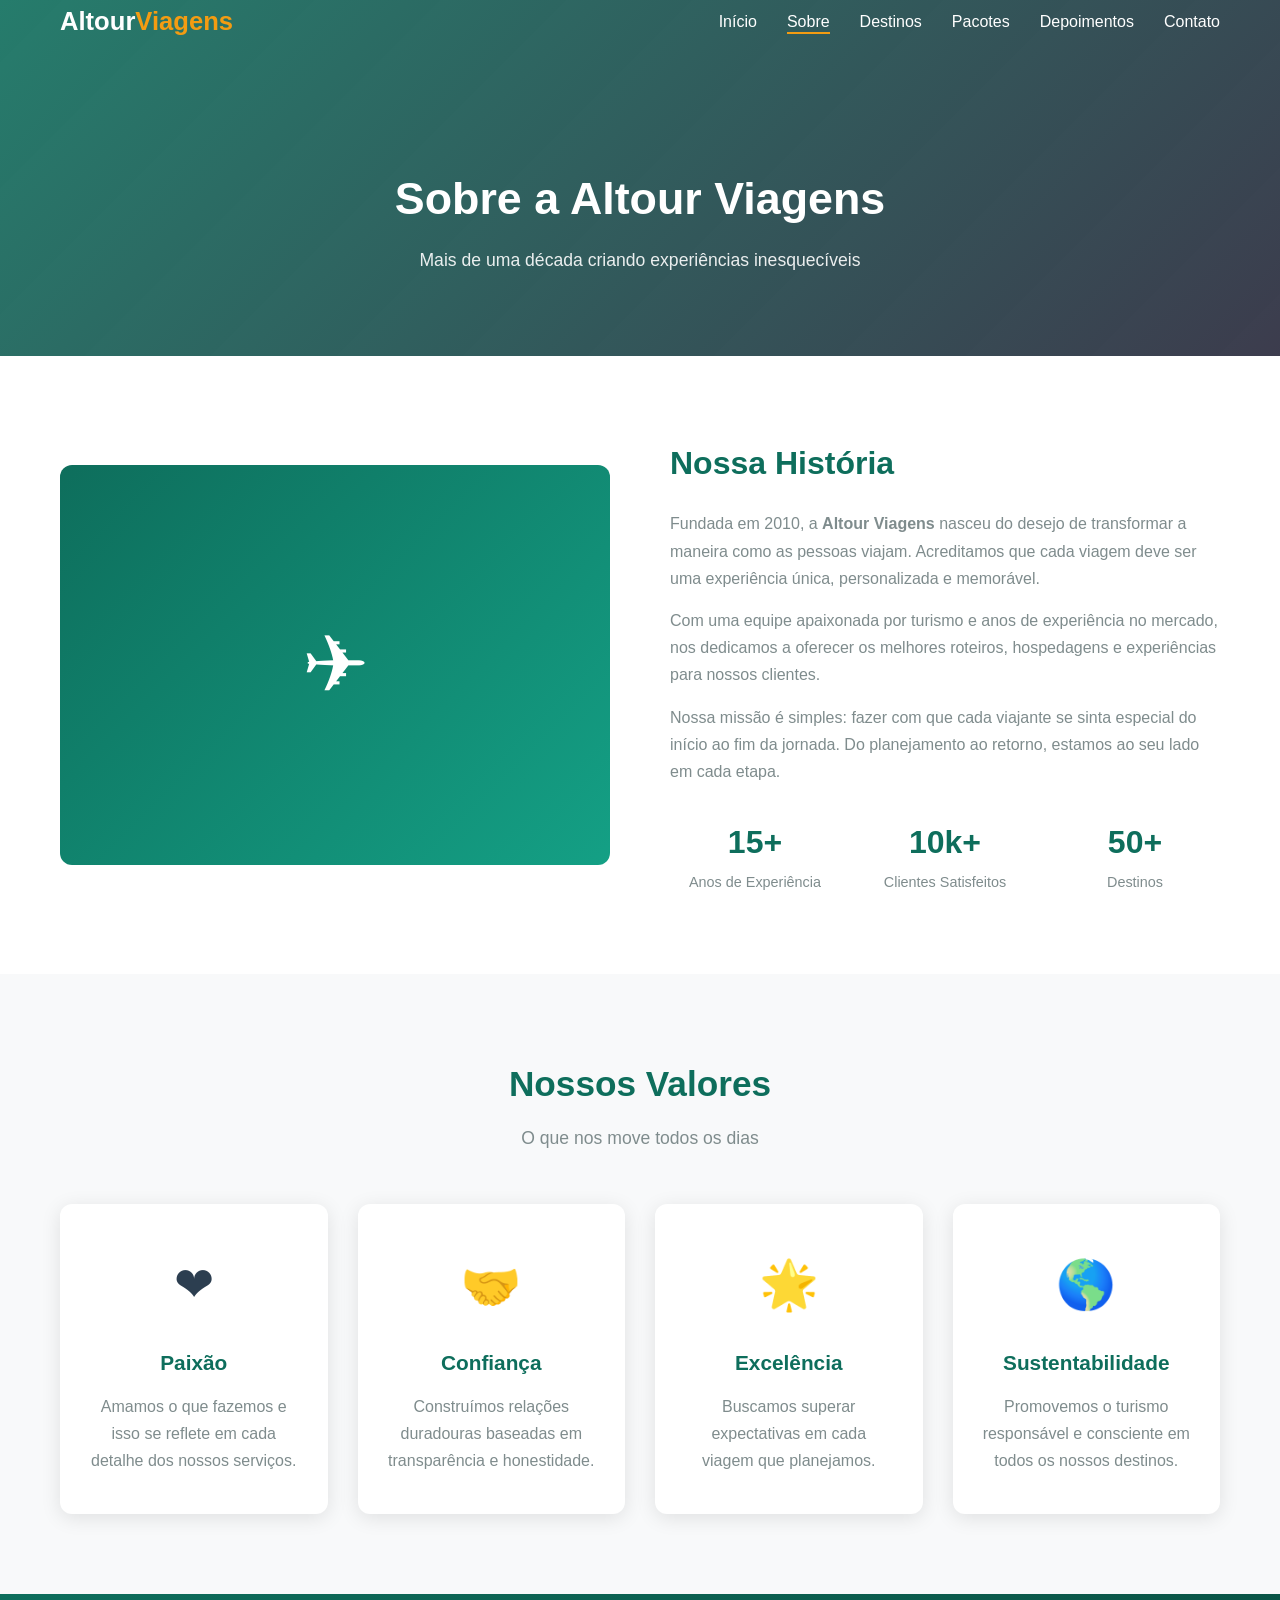
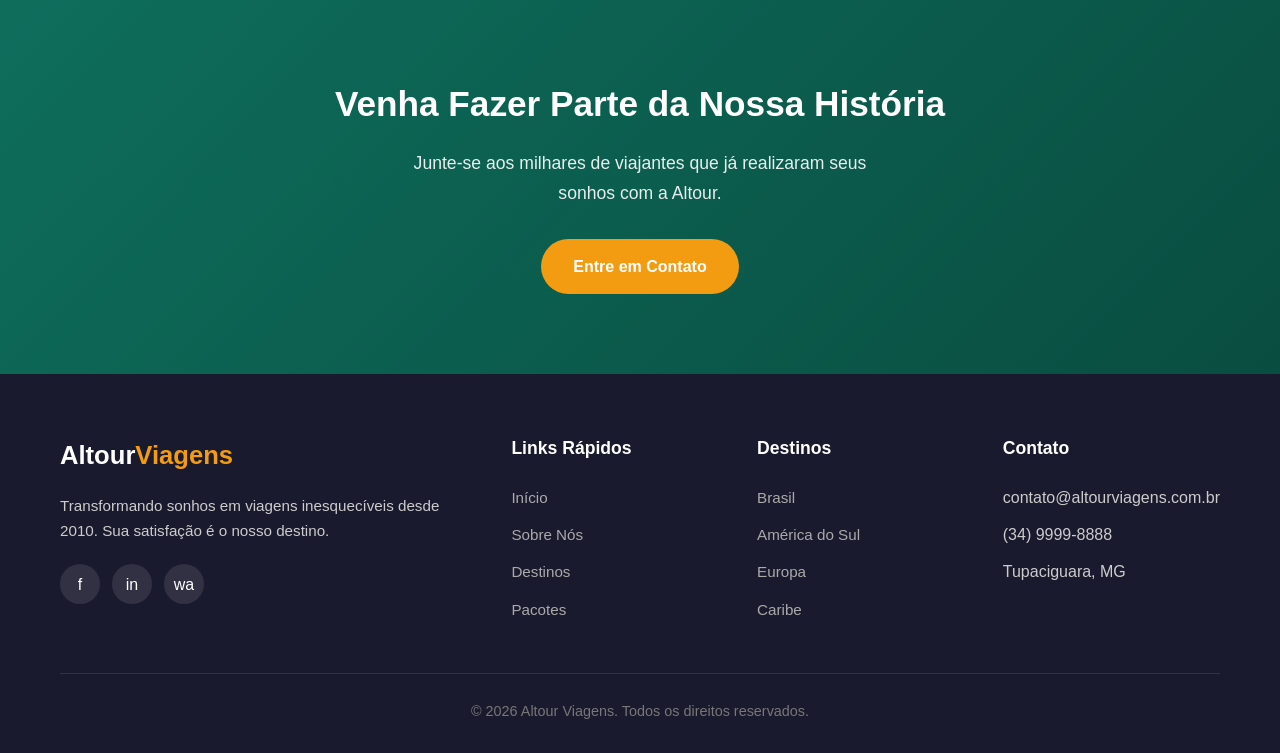
==== about.html @ 72aade47 "Initial commit: Altour Viagens website" ====
<!DOCTYPE html>
<html lang="pt-BR">
<head>
  <meta charset="UTF-8">
  <meta name="viewport" content="width=device-width, initial-scale=1.0">
  <title>Sobre Nós - Altour Viagens</title>
  <meta name="description" content="Conheça a história da Altour Viagens e descubra por que somos referência em turismo no Brasil.">
  <link rel="stylesheet" href="css/style.css">
</head>
<body>

  <!-- HEADER -->
  <header class="scrolled">
    <nav class="container">
      <a href="index.html" class="logo">Altour<span>Viagens</span></a>
      <ul class="nav-links">
        <li><a href="index.html" class="nav-link">Início</a></li>
        <li><a href="about.html" class="nav-link active">Sobre</a></li>
        <li><a href="destinations.html" class="nav-link">Destinos</a></li>
        <li><a href="packages.html" class="nav-link">Pacotes</a></li>
        <li><a href="testimonials.html" class="nav-link">Depoimentos</a></li>
        <li><a href="contact.html" class="nav-link">Contato</a></li>
      </ul>
      <button class="hamburger" aria-label="Menu">
        <span></span><span></span><span></span>
      </button>
    </nav>
  </header>

  <!-- PAGE HERO -->
  <section class="page-hero">
    <div class="container">
      <h1>Sobre a Altour Viagens</h1>
      <p>Mais de uma década criando experiências inesquecíveis</p>
    </div>
  </section>

  <!-- ABOUT -->
  <section class="section">
    <div class="container">
      <div class="about-content">
        <div class="about-img">&#9992;</div>
        <div class="about-text">
          <h2>Nossa História</h2>
          <p>Fundada em 2010, a <strong>Altour Viagens</strong> nasceu do desejo de transformar a maneira como as pessoas viajam. Acreditamos que cada viagem deve ser uma experiência única, personalizada e memorável.</p>
          <p>Com uma equipe apaixonada por turismo e anos de experiência no mercado, nos dedicamos a oferecer os melhores roteiros, hospedagens e experiências para nossos clientes.</p>
          <p>Nossa missão é simples: fazer com que cada viajante se sinta especial do início ao fim da jornada. Do planejamento ao retorno, estamos ao seu lado em cada etapa.</p>
          <div class="about-stats">
            <div class="stat">
              <div class="stat-number">15+</div>
              <div class="stat-label">Anos de Experiência</div>
            </div>
            <div class="stat">
              <div class="stat-number">10k+</div>
              <div class="stat-label">Clientes Satisfeitos</div>
            </div>
            <div class="stat">
              <div class="stat-number">50+</div>
              <div class="stat-label">Destinos</div>
            </div>
          </div>
        </div>
      </div>
    </div>
  </section>

  <!-- VALUES -->
  <section class="section features">
    <div class="container">
      <div class="section-title">
        <h2>Nossos Valores</h2>
        <p>O que nos move todos os dias</p>
      </div>
      <div class="features-grid">
        <div class="feature-card">
          <div class="feature-icon">&#10084;</div>
          <h3>Paixão</h3>
          <p>Amamos o que fazemos e isso se reflete em cada detalhe dos nossos serviços.</p>
        </div>
        <div class="feature-card">
          <div class="feature-icon">&#129309;</div>
          <h3>Confiança</h3>
          <p>Construímos relações duradouras baseadas em transparência e honestidade.</p>
        </div>
        <div class="feature-card">
          <div class="feature-icon">&#127775;</div>
          <h3>Excelência</h3>
          <p>Buscamos superar expectativas em cada viagem que planejamos.</p>
        </div>
        <div class="feature-card">
          <div class="feature-icon">&#127758;</div>
          <h3>Sustentabilidade</h3>
          <p>Promovemos o turismo responsável e consciente em todos os nossos destinos.</p>
        </div>
      </div>
    </div>
  </section>

  <!-- CTA -->
  <section class="cta">
    <div class="container">
      <h2>Venha Fazer Parte da Nossa História</h2>
      <p>Junte-se aos milhares de viajantes que já realizaram seus sonhos com a Altour.</p>
      <a href="contact.html" class="btn btn-primary">Entre em Contato</a>
    </div>
  </section>

  <!-- FOOTER -->
  <footer>
    <div class="container">
      <div class="footer-grid">
        <div class="footer-about">
          <a href="index.html" class="logo">Altour<span>Viagens</span></a>
          <p>Transformando sonhos em viagens inesquecíveis desde 2010. Sua satisfação é o nosso destino.</p>
          <div class="footer-social">
            <a href="#" aria-label="Facebook">f</a>
            <a href="#" aria-label="Instagram">in</a>
            <a href="#" aria-label="WhatsApp">wa</a>
          </div>
        </div>
        <div class="footer-col">
          <h4>Links Rápidos</h4>
          <ul>
            <li><a href="index.html">Início</a></li>
            <li><a href="about.html">Sobre Nós</a></li>
            <li><a href="destinations.html">Destinos</a></li>
            <li><a href="packages.html">Pacotes</a></li>
          </ul>
        </div>
        <div class="footer-col">
          <h4>Destinos</h4>
          <ul>
            <li><a href="destinations.html">Brasil</a></li>
            <li><a href="destinations.html">América do Sul</a></li>
            <li><a href="destinations.html">Europa</a></li>
            <li><a href="destinations.html">Caribe</a></li>
          </ul>
        </div>
        <div class="footer-col">
          <h4>Contato</h4>
          <ul>
            <li>contato@altourviagens.com.br</li>
            <li>(34) 9999-8888</li>
            <li>Tupaciguara, MG</li>
          </ul>
        </div>
      </div>
      <div class="footer-bottom">
        <p>&copy; 2026 Altour Viagens. Todos os direitos reservados.</p>
      </div>
    </div>
  </footer>

  <script src="js/main.js"></script>
</body>
</html>
---- css/style.css ----
/* ===== RESET & BASE ===== */
*,
*::before,
*::after {
  margin: 0;
  padding: 0;
  box-sizing: border-box;
}

:root {
  --primary: #0e6e5c;
  --primary-dark: #094d40;
  --primary-light: #14a085;
  --accent: #f39c12;
  --accent-dark: #d68910;
  --text: #2c3e50;
  --text-light: #7f8c8d;
  --bg: #ffffff;
  --bg-light: #f8f9fa;
  --bg-dark: #1a1a2e;
  --shadow: 0 4px 20px rgba(0, 0, 0, 0.1);
  --shadow-hover: 0 8px 30px rgba(0, 0, 0, 0.15);
  --radius: 12px;
  --transition: 0.3s ease;
}

html {
  scroll-behavior: smooth;
}

body {
  font-family: 'Segoe UI', Tahoma, Geneva, Verdana, sans-serif;
  color: var(--text);
  background: var(--bg);
  line-height: 1.7;
}

a {
  text-decoration: none;
  color: inherit;
}

ul {
  list-style: none;
}

img {
  max-width: 100%;
  display: block;
}

.container {
  max-width: 1200px;
  margin: 0 auto;
  padding: 0 20px;
}

.section {
  padding: 80px 0;
}

.section-title {
  text-align: center;
  margin-bottom: 50px;
}

.section-title h2 {
  font-size: 2.2rem;
  color: var(--primary);
  margin-bottom: 10px;
}

.section-title p {
  color: var(--text-light);
  font-size: 1.1rem;
}

/* ===== BUTTONS ===== */
.btn {
  display: inline-block;
  padding: 14px 32px;
  border-radius: 50px;
  font-size: 1rem;
  font-weight: 600;
  cursor: pointer;
  border: none;
  transition: all var(--transition);
}

.btn-primary {
  background: var(--accent);
  color: #fff;
}

.btn-primary:hover {
  background: var(--accent-dark);
  transform: translateY(-2px);
  box-shadow: var(--shadow-hover);
}

.btn-outline {
  border: 2px solid #fff;
  color: #fff;
  background: transparent;
}

.btn-outline:hover {
  background: #fff;
  color: var(--primary);
}

.btn-secondary {
  background: var(--primary);
  color: #fff;
}

.btn-secondary:hover {
  background: var(--primary-dark);
  transform: translateY(-2px);
}

/* ===== HEADER / NAV ===== */
header {
  position: fixed;
  top: 0;
  left: 0;
  width: 100%;
  z-index: 1000;
  transition: all var(--transition);
}

header.scrolled {
  background: rgba(255, 255, 255, 0.97);
  box-shadow: var(--shadow);
}

header.scrolled .nav-link {
  color: var(--text);
}

header.scrolled .logo {
  color: var(--primary);
}

nav {
  display: flex;
  justify-content: space-between;
  align-items: center;
  padding: 18px 0;
}

.logo {
  font-size: 1.6rem;
  font-weight: 800;
  color: #fff;
  transition: color var(--transition);
}

.logo span {
  color: var(--accent);
}

.nav-links {
  display: flex;
  gap: 30px;
  align-items: center;
}

.nav-link {
  color: #fff;
  font-weight: 500;
  transition: color var(--transition);
  position: relative;
}

.nav-link::after {
  content: '';
  position: absolute;
  bottom: -4px;
  left: 0;
  width: 0;
  height: 2px;
  background: var(--accent);
  transition: width var(--transition);
}

.nav-link:hover::after,
.nav-link.active::after {
  width: 100%;
}

.hamburger {
  display: none;
  flex-direction: column;
  gap: 5px;
  cursor: pointer;
  background: none;
  border: none;
  padding: 5px;
}

.hamburger span {
  width: 28px;
  height: 3px;
  background: #fff;
  border-radius: 3px;
  transition: all var(--transition);
}

header.scrolled .hamburger span {
  background: var(--text);
}

/* ===== HERO ===== */
.hero {
  min-height: 100vh;
  display: flex;
  align-items: center;
  justify-content: center;
  text-align: center;
  color: #fff;
  background: linear-gradient(135deg, rgba(14, 110, 92, 0.85), rgba(26, 26, 46, 0.8)),
    url('https://images.unsplash.com/photo-1507525428034-b723cf961d3e?w=1920&q=80') center/cover no-repeat;
  padding: 0 20px;
}

.hero-content h1 {
  font-size: 3.5rem;
  margin-bottom: 20px;
  line-height: 1.2;
}

.hero-content p {
  font-size: 1.3rem;
  margin-bottom: 35px;
  opacity: 0.9;
  max-width: 600px;
  margin-left: auto;
  margin-right: auto;
}

.hero-buttons {
  display: flex;
  gap: 15px;
  justify-content: center;
  flex-wrap: wrap;
}

/* ===== FEATURES / DIFERENCIAIS ===== */
.features {
  background: var(--bg-light);
}

.features-grid {
  display: grid;
  grid-template-columns: repeat(auto-fit, minmax(250px, 1fr));
  gap: 30px;
}

.feature-card {
  background: #fff;
  padding: 40px 30px;
  border-radius: var(--radius);
  text-align: center;
  box-shadow: var(--shadow);
  transition: transform var(--transition);
}

.feature-card:hover {
  transform: translateY(-5px);
}

.feature-icon {
  font-size: 3rem;
  margin-bottom: 20px;
}

.feature-card h3 {
  margin-bottom: 12px;
  color: var(--primary);
  font-size: 1.3rem;
}

.feature-card p {
  color: var(--text-light);
}

/* ===== DESTINATIONS ===== */
.destinations-grid {
  display: grid;
  grid-template-columns: repeat(auto-fit, minmax(300px, 1fr));
  gap: 30px;
}

.destination-card {
  border-radius: var(--radius);
  overflow: hidden;
  box-shadow: var(--shadow);
  transition: transform var(--transition), box-shadow var(--transition);
  background: #fff;
}

.destination-card:hover {
  transform: translateY(-8px);
  box-shadow: var(--shadow-hover);
}

.destination-img {
  height: 220px;
  background-size: cover;
  background-position: center;
  position: relative;
}

.destination-badge {
  position: absolute;
  top: 15px;
  right: 15px;
  background: var(--accent);
  color: #fff;
  padding: 5px 15px;
  border-radius: 50px;
  font-weight: 600;
  font-size: 0.85rem;
}

.destination-info {
  padding: 25px;
}

.destination-info h3 {
  font-size: 1.3rem;
  margin-bottom: 8px;
  color: var(--primary-dark);
}

.destination-info p {
  color: var(--text-light);
  margin-bottom: 15px;
}

.destination-meta {
  display: flex;
  justify-content: space-between;
  align-items: center;
  font-size: 0.9rem;
}

.destination-price {
  font-size: 1.3rem;
  font-weight: 700;
  color: var(--primary);
}

/* ===== PACKAGES ===== */
.packages {
  background: var(--bg-light);
}

.packages-grid {
  display: grid;
  grid-template-columns: repeat(auto-fit, minmax(320px, 1fr));
  gap: 30px;
}

.package-card {
  background: #fff;
  border-radius: var(--radius);
  overflow: hidden;
  box-shadow: var(--shadow);
  transition: transform var(--transition);
}

.package-card:hover {
  transform: translateY(-5px);
}

.package-card.featured {
  border: 3px solid var(--accent);
  position: relative;
}

.package-featured-tag {
  position: absolute;
  top: 15px;
  left: -5px;
  background: var(--accent);
  color: #fff;
  padding: 5px 20px;
  font-weight: 700;
  font-size: 0.85rem;
  z-index: 2;
}

.package-img {
  height: 200px;
  background-size: cover;
  background-position: center;
}

.package-content {
  padding: 30px;
}

.package-content h3 {
  font-size: 1.4rem;
  color: var(--primary-dark);
  margin-bottom: 10px;
}

.package-content p {
  color: var(--text-light);
  margin-bottom: 20px;
}

.package-details {
  display: flex;
  flex-direction: column;
  gap: 10px;
  margin-bottom: 25px;
}

.package-detail {
  display: flex;
  align-items: center;
  gap: 10px;
  font-size: 0.95rem;
}

.package-detail-icon {
  color: var(--primary);
  font-weight: bold;
}

.package-price-box {
  display: flex;
  justify-content: space-between;
  align-items: center;
}

.package-price {
  font-size: 1.5rem;
  font-weight: 700;
  color: var(--primary);
}

.package-price small {
  font-size: 0.8rem;
  color: var(--text-light);
  font-weight: 400;
  display: block;
}

/* ===== TESTIMONIALS ===== */
.testimonials-grid {
  display: grid;
  grid-template-columns: repeat(auto-fit, minmax(300px, 1fr));
  gap: 30px;
}

.testimonial-card {
  background: #fff;
  padding: 35px;
  border-radius: var(--radius);
  box-shadow: var(--shadow);
  position: relative;
}

.testimonial-card::before {
  content: '\201C';
  font-size: 5rem;
  color: var(--primary-light);
  opacity: 0.2;
  position: absolute;
  top: 10px;
  left: 20px;
  font-family: Georgia, serif;
}

.testimonial-text {
  font-style: italic;
  color: var(--text);
  margin-bottom: 20px;
  line-height: 1.8;
  position: relative;
  z-index: 1;
}

.testimonial-author {
  display: flex;
  align-items: center;
  gap: 12px;
}

.testimonial-avatar {
  width: 50px;
  height: 50px;
  border-radius: 50%;
  background: var(--primary-light);
  display: flex;
  align-items: center;
  justify-content: center;
  color: #fff;
  font-weight: 700;
  font-size: 1.2rem;
}

.testimonial-name {
  font-weight: 600;
  color: var(--primary-dark);
}

.testimonial-trip {
  font-size: 0.85rem;
  color: var(--text-light);
}

.stars {
  color: var(--accent);
  margin-bottom: 15px;
  font-size: 1.1rem;
}

/* ===== ABOUT ===== */
.about-content {
  display: grid;
  grid-template-columns: 1fr 1fr;
  gap: 60px;
  align-items: center;
}

.about-img {
  border-radius: var(--radius);
  overflow: hidden;
  height: 400px;
  background: linear-gradient(135deg, var(--primary), var(--primary-light));
  display: flex;
  align-items: center;
  justify-content: center;
  color: #fff;
  font-size: 5rem;
}

.about-text h2 {
  font-size: 2rem;
  color: var(--primary);
  margin-bottom: 20px;
}

.about-text p {
  color: var(--text-light);
  margin-bottom: 15px;
}

.about-stats {
  display: grid;
  grid-template-columns: repeat(3, 1fr);
  gap: 20px;
  margin-top: 30px;
}

.stat {
  text-align: center;
}

.stat-number {
  font-size: 2rem;
  font-weight: 800;
  color: var(--primary);
}

.stat-label {
  font-size: 0.9rem;
  color: var(--text-light);
}

/* ===== CONTACT ===== */
.contact {
  background: var(--bg-light);
}

.contact-wrapper {
  display: grid;
  grid-template-columns: 1fr 1fr;
  gap: 50px;
}

.contact-info h3 {
  font-size: 1.5rem;
  color: var(--primary);
  margin-bottom: 20px;
}

.contact-info p {
  color: var(--text-light);
  margin-bottom: 30px;
}

.contact-item {
  display: flex;
  align-items: flex-start;
  gap: 15px;
  margin-bottom: 25px;
}

.contact-icon {
  width: 45px;
  height: 45px;
  background: var(--primary);
  color: #fff;
  border-radius: 50%;
  display: flex;
  align-items: center;
  justify-content: center;
  font-size: 1.1rem;
  flex-shrink: 0;
}

.contact-item-text h4 {
  margin-bottom: 3px;
  color: var(--text);
}

.contact-item-text p {
  margin: 0;
  font-size: 0.95rem;
}

.contact-form {
  background: #fff;
  padding: 35px;
  border-radius: var(--radius);
  box-shadow: var(--shadow);
}

.form-group {
  margin-bottom: 20px;
}

.form-group label {
  display: block;
  margin-bottom: 6px;
  font-weight: 600;
  color: var(--text);
  font-size: 0.95rem;
}

.form-group input,
.form-group select,
.form-group textarea {
  width: 100%;
  padding: 12px 16px;
  border: 2px solid #e0e0e0;
  border-radius: 8px;
  font-size: 1rem;
  font-family: inherit;
  transition: border-color var(--transition);
}

.form-group input:focus,
.form-group select:focus,
.form-group textarea:focus {
  outline: none;
  border-color: var(--primary);
}

.form-group textarea {
  resize: vertical;
  min-height: 120px;
}

.form-row {
  display: grid;
  grid-template-columns: 1fr 1fr;
  gap: 15px;
}

/* ===== CTA ===== */
.cta {
  background: linear-gradient(135deg, var(--primary), var(--primary-dark));
  color: #fff;
  text-align: center;
  padding: 80px 20px;
}

.cta h2 {
  font-size: 2.2rem;
  margin-bottom: 15px;
}

.cta p {
  font-size: 1.1rem;
  opacity: 0.9;
  margin-bottom: 30px;
  max-width: 500px;
  margin-left: auto;
  margin-right: auto;
}

/* ===== FOOTER ===== */
footer {
  background: var(--bg-dark);
  color: #ccc;
  padding: 60px 0 30px;
}

.footer-grid {
  display: grid;
  grid-template-columns: 2fr 1fr 1fr 1fr;
  gap: 40px;
  margin-bottom: 40px;
}

.footer-about .logo {
  margin-bottom: 15px;
  display: inline-block;
}

.footer-about p {
  font-size: 0.95rem;
  line-height: 1.7;
}

.footer-col h4 {
  color: #fff;
  margin-bottom: 20px;
  font-size: 1.1rem;
}

.footer-col ul li {
  margin-bottom: 10px;
}

.footer-col ul li a {
  color: #aaa;
  transition: color var(--transition);
  font-size: 0.95rem;
}

.footer-col ul li a:hover {
  color: var(--accent);
}

.footer-social {
  display: flex;
  gap: 12px;
  margin-top: 20px;
}

.footer-social a {
  width: 40px;
  height: 40px;
  border-radius: 50%;
  background: rgba(255, 255, 255, 0.1);
  display: flex;
  align-items: center;
  justify-content: center;
  color: #fff;
  transition: background var(--transition);
}

.footer-social a:hover {
  background: var(--accent);
}

.footer-bottom {
  border-top: 1px solid rgba(255, 255, 255, 0.1);
  padding-top: 25px;
  text-align: center;
  font-size: 0.9rem;
  color: #777;
}

/* ===== PAGE HERO (inner pages) ===== */
.page-hero {
  padding: 160px 0 80px;
  text-align: center;
  color: #fff;
  background: linear-gradient(135deg, rgba(14, 110, 92, 0.9), rgba(26, 26, 46, 0.85)),
    url('https://images.unsplash.com/photo-1488646953014-85cb44e25828?w=1920&q=80') center/cover no-repeat;
}

.page-hero h1 {
  font-size: 2.8rem;
  margin-bottom: 10px;
}

.page-hero p {
  font-size: 1.1rem;
  opacity: 0.9;
}

/* ===== RESPONSIVE ===== */
@media (max-width: 992px) {
  .about-content {
    grid-template-columns: 1fr;
  }

  .contact-wrapper {
    grid-template-columns: 1fr;
  }

  .footer-grid {
    grid-template-columns: 1fr 1fr;
  }
}

@media (max-width: 768px) {
  .nav-links {
    position: fixed;
    top: 0;
    right: -100%;
    width: 280px;
    height: 100vh;
    background: var(--bg-dark);
    flex-direction: column;
    padding: 80px 30px 30px;
    gap: 20px;
    transition: right var(--transition);
  }

  .nav-links.active {
    right: 0;
  }

  .nav-links .nav-link {
    color: #fff;
    font-size: 1.1rem;
  }

  .hamburger {
    display: flex;
    z-index: 1001;
  }

  .hero-content h1 {
    font-size: 2.2rem;
  }

  .hero-content p {
    font-size: 1rem;
  }

  .section {
    padding: 50px 0;
  }

  .section-title h2 {
    font-size: 1.8rem;
  }

  .footer-grid {
    grid-template-columns: 1fr;
  }

  .form-row {
    grid-template-columns: 1fr;
  }

  .about-stats {
    grid-template-columns: repeat(3, 1fr);
  }

  .page-hero {
    padding: 120px 0 50px;
  }

  .page-hero h1 {
    font-size: 2rem;
  }
}
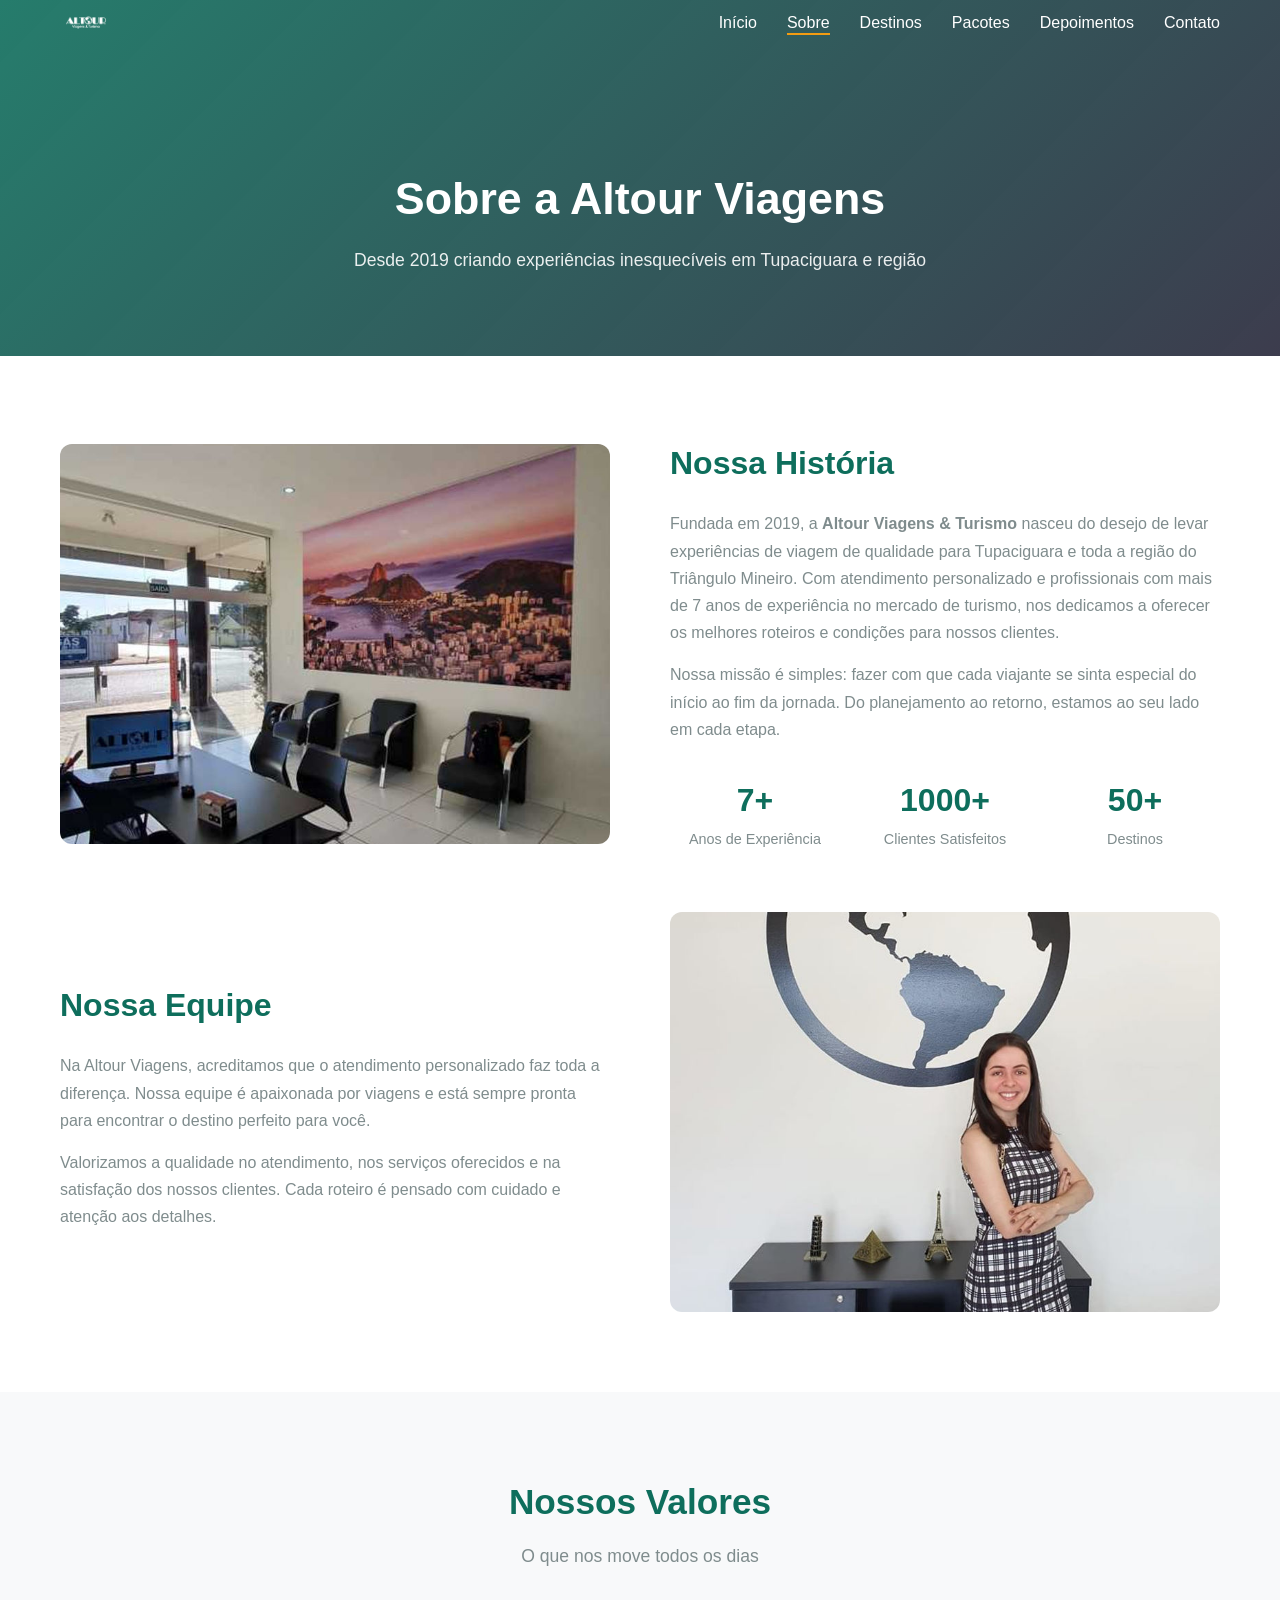
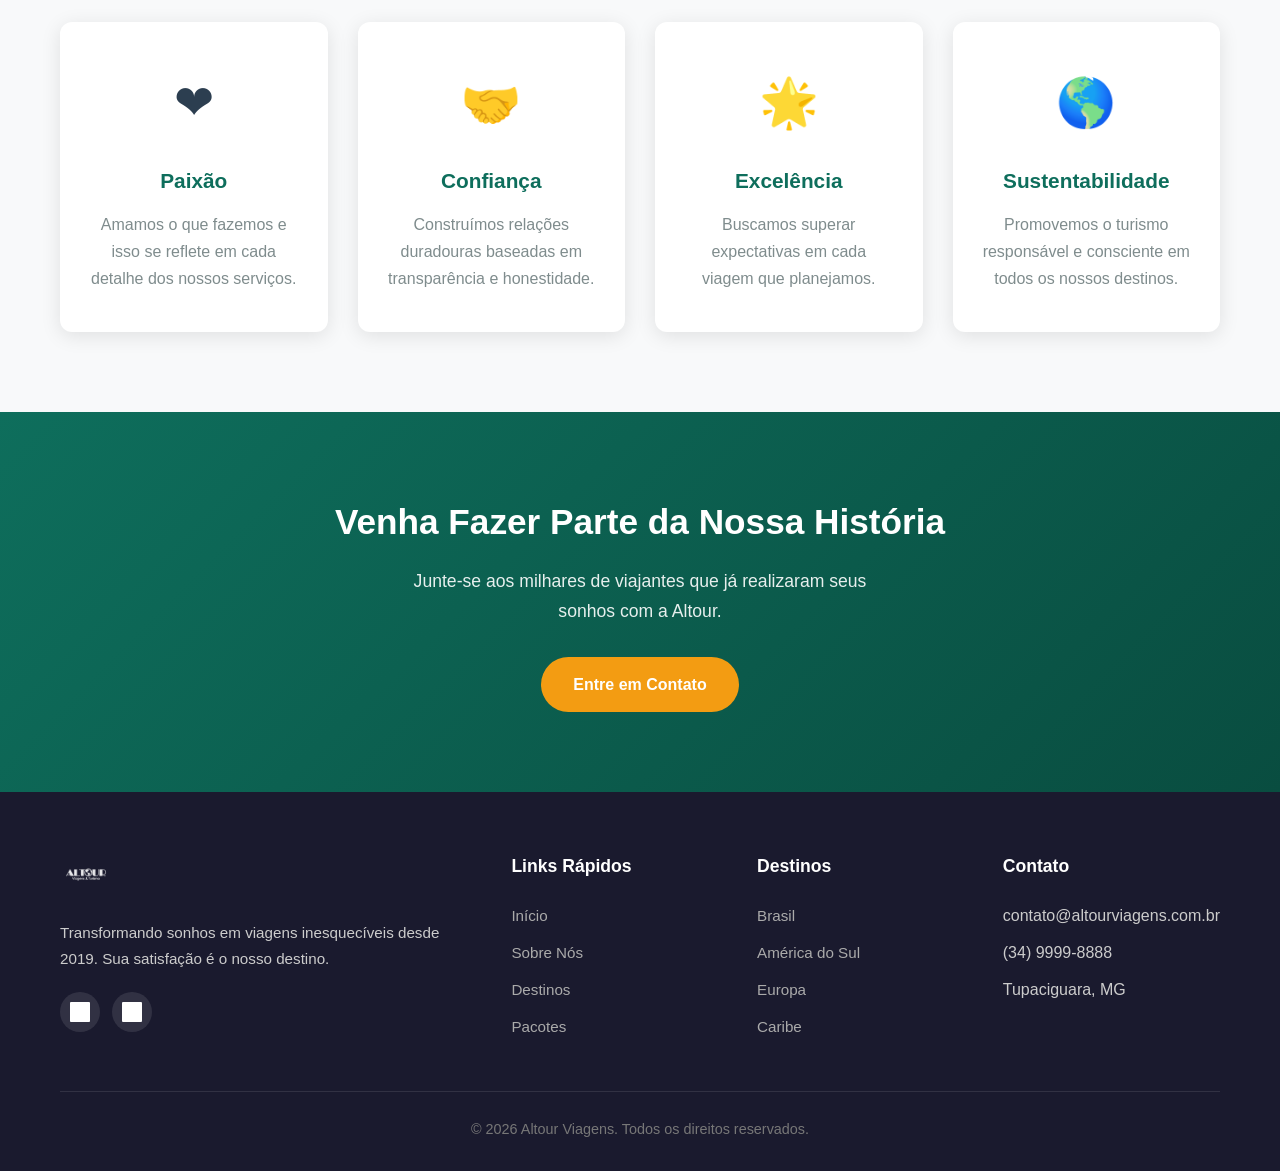
==== commit 9bd612c3: "Add real branding from original site: logo, photos, and social icons - Replace text logo with actual" ====
--- a/about.html
+++ b/about.html
@@ -12,7 +12,7 @@
   <!-- HEADER -->
   <header class="scrolled">
     <nav class="container">
-      <a href="index.html" class="logo">Altour<span>Viagens</span></a>
+      <a href="index.html" class="logo"><img src="img/logo.png" alt="Altour Viagens & Turismo"></a>
       <ul class="nav-links">
         <li><a href="index.html" class="nav-link">Início</a></li>
         <li><a href="about.html" class="nav-link active">Sobre</a></li>
@@ -31,7 +31,7 @@
   <section class="page-hero">
     <div class="container">
       <h1>Sobre a Altour Viagens</h1>
-      <p>Mais de uma década criando experiências inesquecíveis</p>
+      <p>Desde 2019 criando experiências inesquecíveis em Tupaciguara e região</p>
     </div>
   </section>
 
@@ -39,19 +39,18 @@
   <section class="section">
     <div class="container">
       <div class="about-content">
-        <div class="about-img">&#9992;</div>
+        <div class="about-img"><img src="img/office.jpg" alt="Escritório da Altour Viagens em Tupaciguara"></div>
         <div class="about-text">
           <h2>Nossa História</h2>
-          <p>Fundada em 2010, a <strong>Altour Viagens</strong> nasceu do desejo de transformar a maneira como as pessoas viajam. Acreditamos que cada viagem deve ser uma experiência única, personalizada e memorável.</p>
-          <p>Com uma equipe apaixonada por turismo e anos de experiência no mercado, nos dedicamos a oferecer os melhores roteiros, hospedagens e experiências para nossos clientes.</p>
+          <p>Fundada em 2019, a <strong>Altour Viagens & Turismo</strong> nasceu do desejo de levar experiências de viagem de qualidade para Tupaciguara e toda a região do Triângulo Mineiro. Com atendimento personalizado e profissionais com mais de 7 anos de experiência no mercado de turismo, nos dedicamos a oferecer os melhores roteiros e condições para nossos clientes.</p>
           <p>Nossa missão é simples: fazer com que cada viajante se sinta especial do início ao fim da jornada. Do planejamento ao retorno, estamos ao seu lado em cada etapa.</p>
           <div class="about-stats">
             <div class="stat">
-              <div class="stat-number">15+</div>
+              <div class="stat-number">7+</div>
               <div class="stat-label">Anos de Experiência</div>
             </div>
             <div class="stat">
-              <div class="stat-number">10k+</div>
+              <div class="stat-number">1000+</div>
               <div class="stat-label">Clientes Satisfeitos</div>
             </div>
             <div class="stat">
@@ -60,6 +59,15 @@
             </div>
           </div>
         </div>
+      </div>
+
+      <div class="about-content" style="margin-top: 60px;">
+        <div class="about-text">
+          <h2>Nossa Equipe</h2>
+          <p>Na Altour Viagens, acreditamos que o atendimento personalizado faz toda a diferença. Nossa equipe é apaixonada por viagens e está sempre pronta para encontrar o destino perfeito para você.</p>
+          <p>Valorizamos a qualidade no atendimento, nos serviços oferecidos e na satisfação dos nossos clientes. Cada roteiro é pensado com cuidado e atenção aos detalhes.</p>
+        </div>
+        <div class="about-img"><img src="img/team-ligia.jpg" alt="Equipe Altour Viagens"></div>
       </div>
     </div>
   </section>
@@ -110,12 +118,11 @@
     <div class="container">
       <div class="footer-grid">
         <div class="footer-about">
-          <a href="index.html" class="logo">Altour<span>Viagens</span></a>
-          <p>Transformando sonhos em viagens inesquecíveis desde 2010. Sua satisfação é o nosso destino.</p>
+          <a href="index.html" class="logo"><img src="img/logo.png" alt="Altour Viagens & Turismo"></a>
+          <p>Transformando sonhos em viagens inesquecíveis desde 2019. Sua satisfação é o nosso destino.</p>
           <div class="footer-social">
-            <a href="#" aria-label="Facebook">f</a>
-            <a href="#" aria-label="Instagram">in</a>
-            <a href="#" aria-label="WhatsApp">wa</a>
+            <a href="#" aria-label="Facebook"><img src="img/icon2.png" alt="Facebook"></a>
+            <a href="#" aria-label="Instagram"><img src="img/icon1.png" alt="Instagram"></a>
           </div>
         </div>
         <div class="footer-col">
--- a/css/style.css
+++ b/css/style.css
@@ -150,14 +150,19 @@
 }
 
 .logo {
-  font-size: 1.6rem;
-  font-weight: 800;
-  color: #fff;
-  transition: color var(--transition);
-}
-
-.logo span {
-  color: var(--accent);
+  display: flex;
+  align-items: center;
+}
+
+.logo img {
+  height: 45px;
+  width: auto;
+  transition: filter var(--transition);
+  filter: brightness(0) invert(1);
+}
+
+header.scrolled .logo img {
+  filter: none;
 }
 
 .nav-links {
@@ -533,12 +538,12 @@
   border-radius: var(--radius);
   overflow: hidden;
   height: 400px;
-  background: linear-gradient(135deg, var(--primary), var(--primary-light));
-  display: flex;
-  align-items: center;
-  justify-content: center;
-  color: #fff;
-  font-size: 5rem;
+}
+
+.about-img img {
+  width: 100%;
+  height: 100%;
+  object-fit: cover;
 }
 
 .about-text h2 {
@@ -716,6 +721,11 @@
   display: inline-block;
 }
 
+.footer-about .logo img {
+  filter: brightness(0) invert(1);
+  opacity: 0.9;
+}
+
 .footer-about p {
   font-size: 0.95rem;
   line-height: 1.7;
@@ -761,6 +771,12 @@
 
 .footer-social a:hover {
   background: var(--accent);
+}
+
+.footer-social a img {
+  width: 20px;
+  height: 20px;
+  filter: brightness(0) invert(1);
 }
 
 .footer-bottom {
